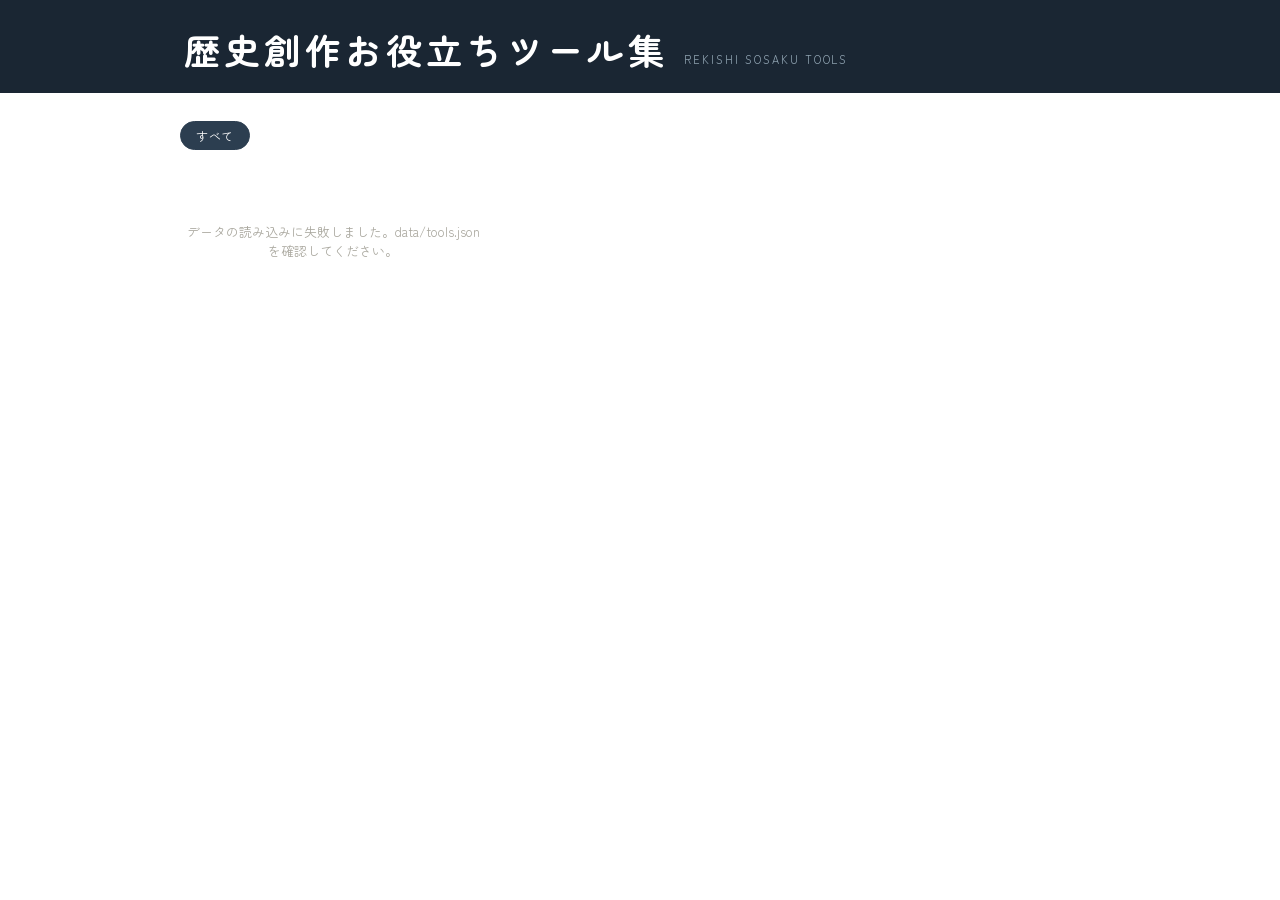
==== index.html @ 201fcaf8 "Add files via upload" ====
<!DOCTYPE html>
<html lang="ja">
<head>
  <meta charset="UTF-8">
  <meta name="viewport" content="width=device-width, initial-scale=1.0">
  <title>歴史創作お役立ちツール集</title>
  <link href="https://fonts.googleapis.com/css2?family=Zen+Maru+Gothic" rel="stylesheet">
  <style>
    /* ─── 変数 ─────────────────────────────────────── */
    :root {
      --navy:        #2c3e50;
      --bg:          #fff;
      --text:        #2e2c29;
      --text-sub:    #7a7770;
      --radius:      6px;
      --shadow:      0 2px 12px rgba(44,62,80,.10);
      --shadow-hover:0 8px 28px rgba(44,62,80,.18);
    }

    /* ─── リセット ───────────────────────────────── */
    *, *::before, *::after { box-sizing: border-box; margin: 0; padding: 0; }

    /* ─── ページ全体 ─────────────────────────────── */
    body {
      font-family: "Zen Maru Gothic", sans-serif;
      background-color: var(--bg);
      color: var(--text);
      min-height: 100vh;
    }

    a { text-decoration: none; color: inherit; }

    /* ─── ヘッダー ───────────────────────────────── */
    header {
      background: #1a2633;
      padding: 0;
      position: relative;
      overflow: hidden;
    }

    .header-inner {
      position: relative;
      max-width: 960px;
      margin: 0 auto;
      padding: 28px 24px 22px;
      display: flex;
      align-items: flex-end;
    }

    .site-title {
      font-family: "Zen Maru Gothic", sans-serif;
      font-weight: 600;
      font-size: clamp(22px, 4vw, 36px);
      color: #fff;
      letter-spacing: .12em;
      line-height: 1.2;
    }

    .site-title a { color: inherit; }

    .header-deco {
      margin-left: 16px;
      margin-bottom: 4px;
      font-family: "Zen Maru Gothic", sans-serif;
      font-size: 11px;
      color: #c2d9e8;
      letter-spacing: .18em;
      opacity: .7;
      white-space: nowrap;
    }

    /* ─── メイン ─────────────────────────────────── */
    .main-wrapper {
      max-width: 960px;
      margin: 0 auto;
      padding: 28px 20px 60px;
    }

    /* ─── カテゴリフィルター ─────────────────────── */
    .category-filter {
      display: flex;
      flex-wrap: wrap;
      margin-bottom: 24px;
    }

    .filter-btn {
      background: transparent;
      border: 1px solid #dedad3;
      color: var(--text-sub);
      padding: 5px 15px;
      margin-right: 8px;
      margin-bottom: 8px;
      cursor: pointer;
      font-family: inherit;
      font-size: 12px;
      border-radius: 20px;
      letter-spacing: .05em;
      transition: background .18s, color .18s, border-color .18s;
    }

    .filter-btn:hover {
      border-color: var(--navy);
      color: var(--navy);
    }

    .filter-btn.active {
      background: var(--navy);
      border-color: var(--navy);
      color: #fff;
    }

    /* ─── ツールグリッド ─────────────────────────── */
    .tools-grid {
      display: grid;
      grid-template-columns: repeat(auto-fill, minmax(270px, 1fr));
    }

    /* ─── カード ─────────────────────────────────── */
    .tool-card {
      background: #fff;
      border: 1px solid #dedad3;
      border-radius: var(--radius);
      box-shadow: var(--shadow);
      display: flex;
      flex-direction: column;
      margin: 0 10px 18px 0;
      transition: box-shadow .22s, transform .22s;
      animation: fadeUp .35s ease both;
    }

    @keyframes fadeUp {
      from { opacity: 0; transform: translateY(12px); }
      to   { opacity: 1; transform: translateY(0); }
    }

    .tool-card:hover {
      box-shadow: var(--shadow-hover);
      transform: translateY(-3px);
    }

    .tool-card.hidden { display: none; }

    /* カード上部のカラーバー */
    .tool-card-bar {
      height: 3px;
      background: linear-gradient(90deg, var(--navy), #7ca5bf);
      border-radius: var(--radius) var(--radius) 0 0;
    }

    /* タイトル */
    .tool-card-head {
      padding: 14px 16px 0;
    }

    .tool-card-title {
      font-size: 15px;
      font-weight: 700;
      letter-spacing: .04em;
      line-height: 1.4;
      margin-bottom: 6px;
    }

    .tool-card-title a {
      color: var(--navy);
      transition: color .18s;
    }

    .tool-card-title a:hover { color: #7ca5bf; }

    /* カテゴリバッジ */
    .tool-card-category {
      display: inline-block;
      font-size: 10px;
      color: #7ca5bf;
      border: 1px solid #c2d9e8;
      background: rgba(124,165,191,.07);
      padding: 2px 9px;
      border-radius: 20px;
      letter-spacing: .06em;
      margin-bottom: 10px;
    }

    /* 説明文 */
    .tool-card-body {
      padding: 0 16px;
      flex: 1;
    }

    .tool-card-desc {
      font-size: 12px;
      color: var(--text-sub);
      line-height: 1.75;
    }

    /* フッター（日付＋情報ボタン） */
    .tool-card-footer {
      display: flex;
      align-items: center;
      justify-content: space-between;
      padding: 10px 16px 13px;
      margin-top: 10px;
      border-top: 1px solid #dedad3;
    }

    .tool-card-dates {
      font-size: 10px;
      color: #aaa89f;
      line-height: 1.7;
    }

    .tool-card-dates span {
      display: block;
    }

    /* 情報ボタン */
    .info-btn {
      background: none;
      border: 1px solid #dedad3;
      border-radius: var(--radius);
      color: var(--text-sub);
      cursor: pointer;
      font-family: inherit;
      font-size: 11px;
      padding: 4px 11px;
      letter-spacing: .05em;
      transition: background .18s, color .18s, border-color .18s;
      white-space: nowrap;
    }

    .info-btn:hover {
      background: var(--navy);
      border-color: var(--navy);
      color: #fff;
    }

    /* ─── 空状態 ──────────────────────────────────── */
    .no-results {
      display: none;
      color: var(--text-sub);
      font-size: 13px;
      padding: 24px 0;
      text-align: center;
    }
    .no-results.visible { display: block; }

    /* ─── モーダル ───────────────────────────────── */
    .modal-overlay {
      display: none;
      position: fixed;
      top: 0;
      left: 0;
      width: 100%;
      height: 100%;
      inset: 0;
      background: rgba(20,28,36,.55);
      backdrop-filter: blur(3px);
      z-index: 1000;
      align-items: center;
      justify-content: center;
      padding: 20px;
    }

    .modal-overlay.open { display: flex; }

    .modal {
      background: #faf9f6;
      border-radius: var(--radius);
      box-shadow: 0 20px 60px rgba(0,0,0,.25);
      width: 100%;
      max-width: 460px;
      max-height: 85vh;
      overflow-y: auto;
      animation: modalIn .2s ease;
      margin: auto;
    }

    @keyframes modalIn {
      from { opacity: 0; transform: scale(.95) translateY(10px); }
      to   { opacity: 1; transform: scale(1)   translateY(0); }
    }

    .modal-header {
      background: var(--navy);
      padding: 16px 20px;
      display: flex;
      align-items: center;
      justify-content: space-between;
      border-radius: var(--radius) var(--radius) 0 0;
    }

    .modal-title {
      font-size: 15px;
      font-weight: 700;
      color: #fff;
      letter-spacing: .04em;
    }

    .modal-close {
      background: none;
      border: none;
      color: rgba(255,255,255,.7);
      cursor: pointer;
      font-size: 22px;
      line-height: 1;
      padding: 0 2px;
      transition: color .15s;
    }

    .modal-close:hover { color: #fff; }

    .modal-body {
      padding: 18px 20px 22px;
    }

    .modal-meta {
      display: flex;
      font-size: 11px;
      color: #aaa89f;
      margin-bottom: 16px;
    }

    .modal-meta-item {
      margin-right: 18px;
    }

    .modal-meta-label {
      display: block;
      font-size: 10px;
      color: #aaa89f;
      letter-spacing: .06em;
      margin-bottom: 2px;
    }

    .modal-meta-value {
      color: var(--text-sub);
      font-weight: 500;
    }

    .modal-history-title {
      font-size: 11px;
      font-weight: 700;
      color: var(--navy);
      letter-spacing: .08em;
      border-bottom: 1px solid #dedad3;
      padding-bottom: 6px;
      margin-bottom: 10px;
    }

    .history-list {
      list-style: none;
    }

    .history-list li {
      display: flex;
      font-size: 12px;
      padding: 6px 0;
      border-bottom: 1px solid var(--bg);
      color: var(--text-sub);
    }

    .history-list li:last-child { border-bottom: none; }

    .history-date {
      font-size: 11px;
      color: #aaa89f;
      min-width: 90px;
      margin-right: 10px;
      padding-top: 1px;
    }

    .history-list li:first-child .history-note {
      font-weight: 700;
      color: var(--navy);
    }

    /* ─── フッター ───────────────────────────────── */
    footer {
      background: #1a2633;
      color: rgba(255,255,255,.35);
      text-align: center;
      font-size: 11px;
      letter-spacing: .08em;
      padding: 16px 0;
    }

    /* ─── ローディング ───────────────────────────── */
    .loading {
      text-align: center;
      color: #aaa89f;
      font-size: 13px;
      padding: 40px 0;
    }

    /* ─── レスポンシブ ───────────────────────────── */
    @media (max-width: 600px) {
      .header-inner { padding: 20px 16px 16px; }
      .header-deco  { display: none; }
      .main-wrapper { padding: 20px 12px 48px; }
      .tools-grid   { grid-template-columns: 1fr; }
      .tool-card    { margin-right: 0; }
    }
  </style>
</head>
<body>

  <!-- ヘッダー -->
  <header>
    <div class="header-inner">
      <h1 class="site-title">歴史創作お役立ちツール集</a></h1>
      <span class="header-deco">REKISHI SOSAKU TOOLS</span>
    </div>
  </header>

  <!-- メイン -->
  <div class="main-wrapper">

    <!-- カテゴリフィルター -->
    <div class="category-filter" id="categoryFilter">
      <button class="filter-btn active" data-category="all">すべて</button>
    </div>

    <!-- ツールグリッド -->
    <div class="tools-grid" id="toolsGrid">
      <p class="loading" id="loadingMsg">読み込み中…</p>
    </div>

    <p class="no-results" id="noResults">該当するツールが見つかりません。</p>

  </div>

  <!-- フッター -->
  <!--<footer>&copy; 歴史創作お役立ちツール集</footer>-->

  <!-- モーダル -->
  <div class="modal-overlay" id="modalOverlay" role="dialog" aria-modal="true">
    <div class="modal" id="modal">
      <div class="modal-header">
        <span class="modal-title" id="modalTitle"></span>
        <button class="modal-close" id="modalClose" aria-label="閉じる">&times;</button>
      </div>
      <div class="modal-body">
        <div class="modal-meta">
          <div class="modal-meta-item">
            <span class="modal-meta-label">公開日</span>
            <span class="modal-meta-value" id="modalPublished"></span>
          </div>
          <div class="modal-meta-item">
            <span class="modal-meta-label">最終更新</span>
            <span class="modal-meta-value" id="modalUpdated"></span>
          </div>
        </div>
        <p class="modal-history-title">UPDATE HISTORY</p>
        <ul class="history-list" id="modalHistory"></ul>
      </div>
    </div>
  </div>

  <script>
    // =====================================================================
    // データ読み込み
    // =====================================================================
    fetch("data/tools.json")
      .then(function(r) { return r.json(); })
      .then(function(tools) { init(tools); })
      .catch(function() {
        document.getElementById("loadingMsg").textContent =
          "データの読み込みに失敗しました。data/tools.json を確認してください。";
      });

    // =====================================================================
    // 初期化
    // =====================================================================
    function init(tools) {
      const grid       = document.getElementById("toolsGrid");
      const filterArea = document.getElementById("categoryFilter");
      const noResults  = document.getElementById("noResults");

      // ローディング文字を削除
      document.getElementById("loadingMsg").remove();

      // カテゴリ一覧
      let categories = tools.reduce(function(acc, t) {
        const toolCats = Array.isArray(t.category) ? t.category : [t.category];
        toolCats.forEach(cat => {
          if (acc.indexOf(cat) === -1) acc.push(cat);
        });
        return acc;
      }, []);

      categories.sort((a, b) => a === "その他" ? 1 : b === "その他" ? -1 : 0);

      // カテゴリボタンを追加
      categories.forEach(function(cat) {
        const btn = document.createElement("button");
        btn.className = "filter-btn";
        btn.dataset.category = cat;
        btn.textContent = cat;
        filterArea.appendChild(btn);
      });

      // カードを描画
      tools.forEach(function(tool, i) {
        const card = document.createElement("div");
        card.className = "tool-card";
        card.dataset.category = tool.category;
        card.style.animationDelay = (i * 55) + "ms";

        card.innerHTML =
          '<div class="tool-card-bar"></div>' +
          '<div class="tool-card-head">' +
            '<h2 class="tool-card-title"><a href="' + tool.url + '">' + tool.title + '</a></h2>' +
            '<span class="tool-card-category">' + tool.category + '</span>' +
          '</div>' +
          '<div class="tool-card-body">' +
            '<p class="tool-card-desc">' + tool.desc + '</p>' +
          '</div>' +
          '<div class="tool-card-footer">' +
            '<div class="tool-card-dates">' +
              '<span>公開：' + tool.published + '</span>' +
              '<span>更新：' + tool.updated + '</span>' +
            '</div>' +
            '<button class="info-btn" data-index="' + i + '">更新履歴</button>' +
          '</div>';

        grid.appendChild(card);
      });

      // ─── フィルター処理 ───────────────────────────
      filterArea.addEventListener("click", function(e) {
        if (!e.target.matches(".filter-btn")) return;
        document.querySelectorAll(".filter-btn").forEach(function(b) {
          b.classList.remove("active");
        });
        e.target.classList.add("active");

        const selected = e.target.dataset.category;
        let visibleCount = 0;

        document.querySelectorAll(".tool-card").forEach(function(card) {
          const match = (selected === "all") || (card.dataset.category === selected);
          if (match) {
            card.classList.remove("hidden");
            visibleCount++;
          } else {
            card.classList.add("hidden");
          }
        });

        const noResults = document.getElementById("noResults");
        if (visibleCount === 0) {
          noResults.classList.add("visible");
        } else {
          noResults.classList.remove("visible");
        }
      });

      // ─── モーダル処理 ─────────────────────────────
      const overlay    = document.getElementById("modalOverlay");
      const modalTitle = document.getElementById("modalTitle");
      const modalPub   = document.getElementById("modalPublished");
      const modalUpd   = document.getElementById("modalUpdated");
      const modalHist  = document.getElementById("modalHistory");

      // 情報ボタンクリック（グリッド全体に委譲）
      grid.addEventListener("click", function(e) {
        if (!e.target.matches(".info-btn")) return;
        const tool = tools[e.target.dataset.index];

        modalTitle.textContent   = tool.title;
        modalPub.textContent     = tool.published;
        modalUpd.textContent     = tool.updated;
        modalHist.innerHTML      = "";

        tool.history.forEach(function(item) {
          const li = document.createElement("li");
          li.innerHTML =
            '<span class="history-date">' + item.date + '</span>' +
            '<span class="history-note">' + item.note + '</span>';
          modalHist.appendChild(li);
        });

        overlay.classList.add("open");
        document.body.style.overflow = "hidden";
      });

      // 閉じる
      function closeModal() {
        overlay.classList.remove("open");
        document.body.style.overflow = "";
      }

      document.getElementById("modalClose").addEventListener("click", closeModal);

      overlay.addEventListener("click", function(e) {
        if (e.target === overlay) closeModal();
      });

      document.addEventListener("keydown", function(e) {
        if (e.key === "Escape") closeModal();
      });
    }
  </script>

</body>
</html>
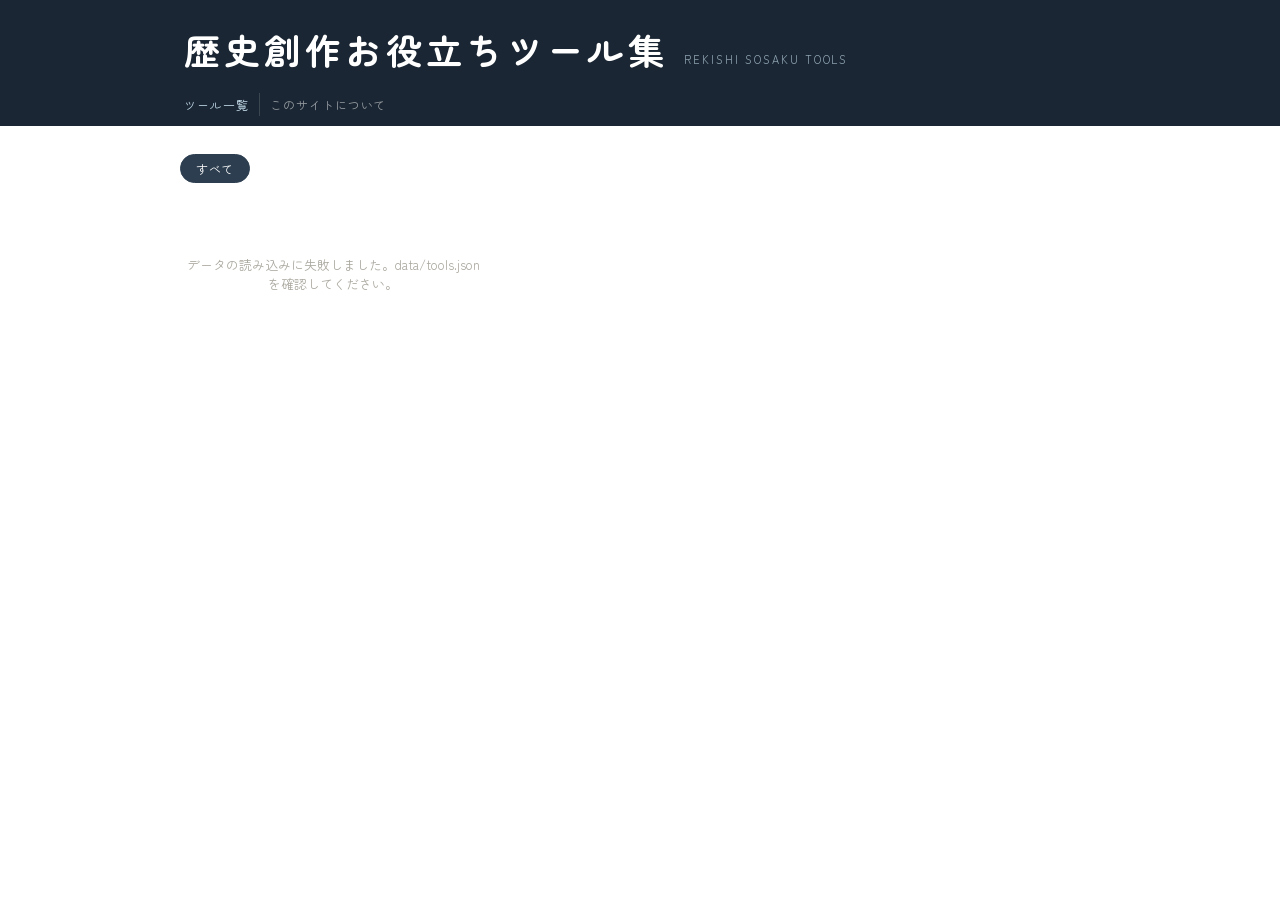
==== commit b745c98a: "Add files via upload" ====
--- a/index.html
+++ b/index.html
@@ -69,6 +69,36 @@
       white-space: nowrap;
     }
 
+    /* ─── ヘッダーナビ ───────────────────────────── */
+    .header-nav {
+      max-width: 960px;
+      margin: 0 auto;
+      padding: 0 24px 10px;
+      display: flex;
+    }
+
+    .header-nav a {
+      font-size: 12px;
+      color: rgba(255,255,255,.55);
+      letter-spacing: .08em;
+      padding: 3px 10px 3px 0;
+      border-right: 1px solid rgba(255,255,255,.15);
+      margin-right: 10px;
+      transition: color .18s;
+    }
+
+    .header-nav a:last-child {
+      border-right: none;
+    }
+
+    .header-nav a:hover {
+      color: #fff;
+    }
+
+    .header-nav a.current {
+      color: #c2d9e8;
+    }
+
     /* ─── メイン ─────────────────────────────────── */
     .main-wrapper {
       max-width: 960px;
@@ -177,7 +207,8 @@
       padding: 2px 9px;
       border-radius: 20px;
       letter-spacing: .06em;
-      margin-bottom: 10px;
+      margin-right: 4px;
+      margin-bottom: 4px;
     }
 
     /* 説明文 */
@@ -406,9 +437,13 @@
   <!-- ヘッダー -->
   <header>
     <div class="header-inner">
-      <h1 class="site-title">歴史創作お役立ちツール集</a></h1>
+      <h1 class="site-title"><a href="index.html">歴史創作お役立ちツール集</a></h1>
       <span class="header-deco">REKISHI SOSAKU TOOLS</span>
     </div>
+    <nav class="header-nav">
+      <a href="index.html" class="current">ツール一覧</a>
+      <a href="about.html">このサイトについて</a>
+    </nav>
   </header>
 
   <!-- メイン -->
@@ -502,14 +537,21 @@
       tools.forEach(function(tool, i) {
         const card = document.createElement("div");
         card.className = "tool-card";
-        card.dataset.category = tool.category;
+        // 複数カテゴリ対応：配列をJSON文字列としてdata属性に保存
+        const cats = Array.isArray(tool.category) ? tool.category : [tool.category];
+        card.dataset.categories = JSON.stringify(cats);
         card.style.animationDelay = (i * 55) + "ms";
+
+        // カテゴリバッジ（複数対応）
+        const badgeHtml = cats.map(function(c) {
+          return '<span class="tool-card-category">' + c + '</span>';
+        }).join(" ");
 
         card.innerHTML =
           '<div class="tool-card-bar"></div>' +
           '<div class="tool-card-head">' +
             '<h2 class="tool-card-title"><a href="' + tool.url + '">' + tool.title + '</a></h2>' +
-            '<span class="tool-card-category">' + tool.category + '</span>' +
+            badgeHtml +
           '</div>' +
           '<div class="tool-card-body">' +
             '<p class="tool-card-desc">' + tool.desc + '</p>' +
@@ -537,7 +579,8 @@
         let visibleCount = 0;
 
         document.querySelectorAll(".tool-card").forEach(function(card) {
-          const match = (selected === "all") || (card.dataset.category === selected);
+          const cardCats = JSON.parse(card.dataset.categories);
+          const match = (selected === "all") || (cardCats.indexOf(selected) !== -1);
           if (match) {
             card.classList.remove("hidden");
             visibleCount++;
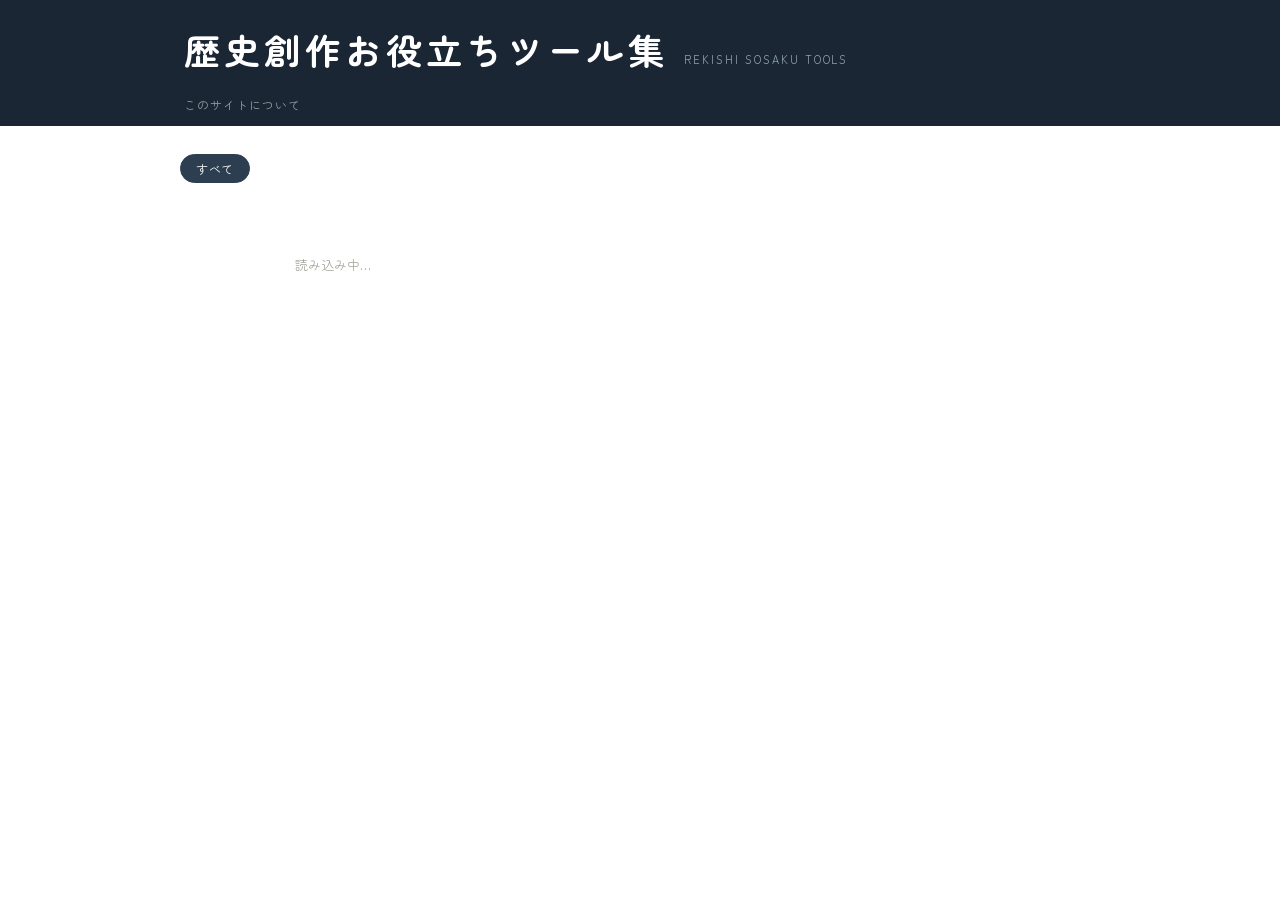
==== commit 7a005f26: "Add files via upload" ====
--- a/index.html
+++ b/index.html
@@ -5,6 +5,7 @@
   <meta name="viewport" content="width=device-width, initial-scale=1.0">
   <title>歴史創作お役立ちツール集</title>
   <link href="https://fonts.googleapis.com/css2?family=Zen+Maru+Gothic" rel="stylesheet">
+  <script src="data/tools.js"></script>
   <style>
     /* ─── 変数 ─────────────────────────────────────── */
     :root {
@@ -93,10 +94,6 @@
 
     .header-nav a:hover {
       color: #fff;
-    }
-
-    .header-nav a.current {
-      color: #c2d9e8;
     }
 
     /* ─── メイン ─────────────────────────────────── */
@@ -441,7 +438,6 @@
       <span class="header-deco">REKISHI SOSAKU TOOLS</span>
     </div>
     <nav class="header-nav">
-      <a href="index.html" class="current">ツール一覧</a>
       <a href="about.html">このサイトについて</a>
     </nav>
   </header>
@@ -494,13 +490,7 @@
     // =====================================================================
     // データ読み込み
     // =====================================================================
-    fetch("data/tools.json")
-      .then(function(r) { return r.json(); })
-      .then(function(tools) { init(tools); })
-      .catch(function() {
-        document.getElementById("loadingMsg").textContent =
-          "データの読み込みに失敗しました。data/tools.json を確認してください。";
-      });
+    init(TOOLS_DATA);
 
     // =====================================================================
     // 初期化
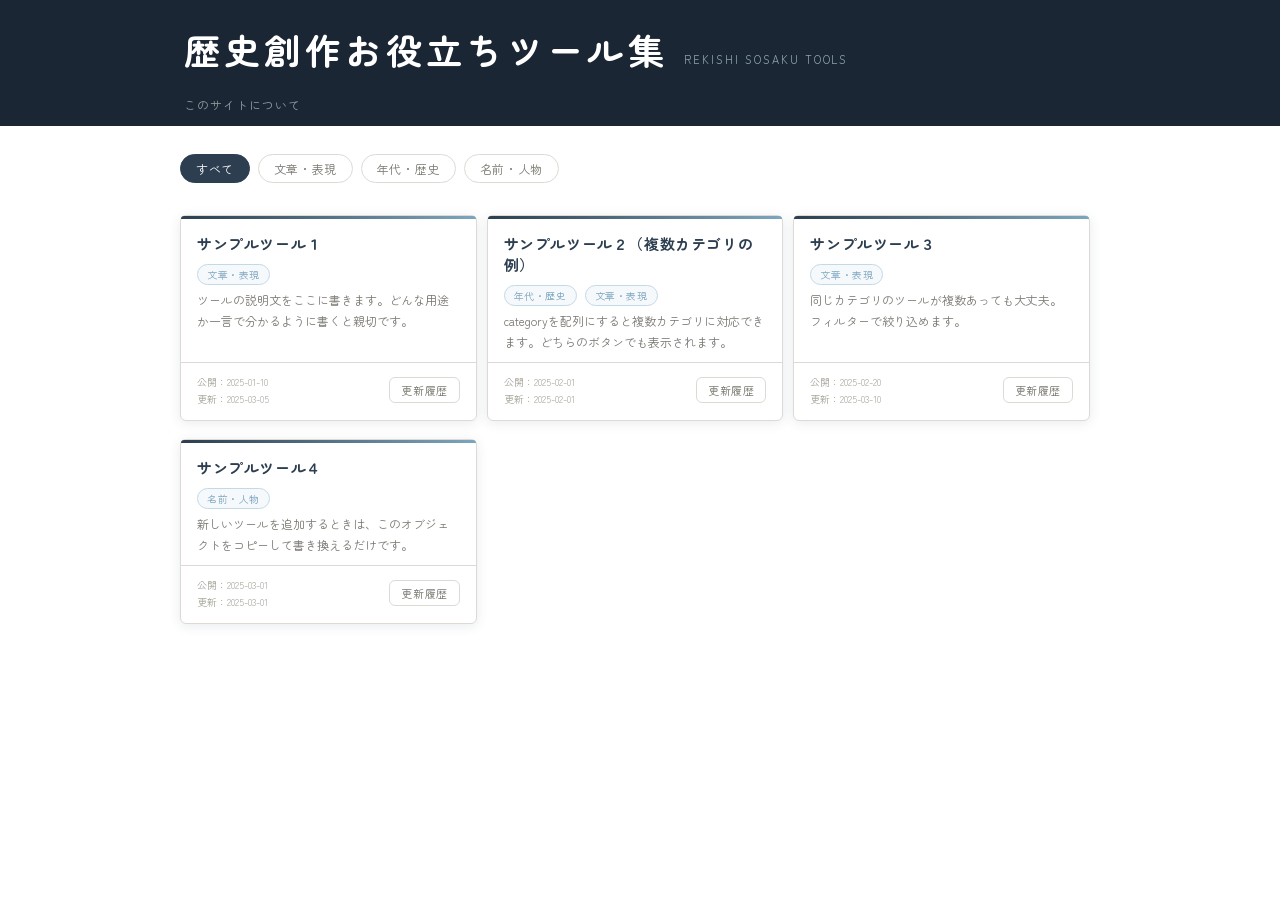
==== commit f4a12339: "Add files via upload" ====
--- a/index.html
+++ b/index.html
@@ -5,7 +5,6 @@
   <meta name="viewport" content="width=device-width, initial-scale=1.0">
   <title>歴史創作お役立ちツール集</title>
   <link href="https://fonts.googleapis.com/css2?family=Zen+Maru+Gothic" rel="stylesheet">
-  <script src="data/tools.js"></script>
   <style>
     /* ─── 変数 ─────────────────────────────────────── */
     :root {
@@ -490,7 +489,13 @@
     // =====================================================================
     // データ読み込み
     // =====================================================================
-    init(TOOLS_DATA);
+    fetch("data/tools.json")
+      .then(function(r) { return r.json(); })
+      .then(function(tools) { init(tools); })
+      .catch(function() {
+        document.getElementById("loadingMsg").textContent =
+          "データの読み込みに失敗しました。";
+      });
 
     // =====================================================================
     // 初期化
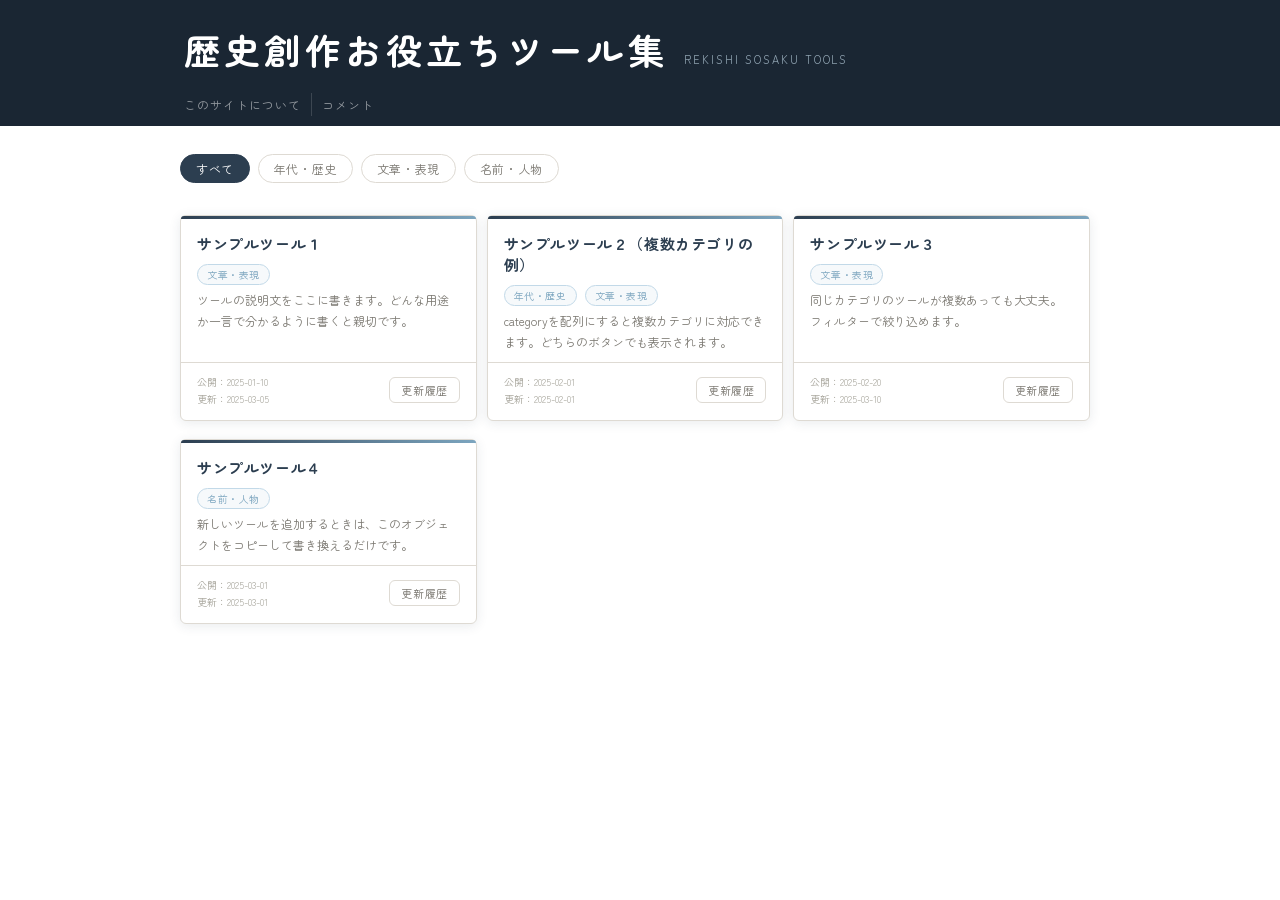
==== commit af05ff17: "Add files via upload" ====
--- a/index.html
+++ b/index.html
@@ -48,7 +48,6 @@
     }
 
     .site-title {
-      font-family: "Zen Maru Gothic", sans-serif;
       font-weight: 600;
       font-size: clamp(22px, 4vw, 36px);
       color: #fff;
@@ -61,7 +60,6 @@
     .header-deco {
       margin-left: 16px;
       margin-bottom: 4px;
-      font-family: "Zen Maru Gothic", sans-serif;
       font-size: 11px;
       color: #c2d9e8;
       letter-spacing: .18em;
@@ -438,6 +436,7 @@
     </div>
     <nav class="header-nav">
       <a href="about.html">このサイトについて</a>
+      <a href="https://forms.gle/y3DZGCg9V2dTLKU47" target="_blank">コメント</a>
     </nav>
   </header>
 
@@ -505,7 +504,6 @@
       const filterArea = document.getElementById("categoryFilter");
       const noResults  = document.getElementById("noResults");
 
-      // ローディング文字を削除
       document.getElementById("loadingMsg").remove();
 
       // カテゴリ一覧
@@ -517,7 +515,21 @@
         return acc;
       }, []);
 
-      categories.sort((a, b) => a === "その他" ? 1 : b === "その他" ? -1 : 0);
+      const sortOrder = ["おすすめ", "補助ツール", "その他"];
+      categories.sort((a, b) => {
+        const indexA = sortOrder.indexOf(a);
+        const indexB = sortOrder.indexOf(b);
+          if (indexA !== -1 && indexB !== -1) return indexA - indexB;
+          if (indexA !== -1) {
+            if (a === "おすすめ") return -1; 
+            return 1;
+          }
+          if (indexB !== -1) {
+            if (b === "おすすめ") return 1;
+            return -1;
+          }
+          return a.localeCompare(b, 'ja');
+        });
 
       // カテゴリボタンを追加
       categories.forEach(function(cat) {
@@ -537,7 +549,7 @@
         card.dataset.categories = JSON.stringify(cats);
         card.style.animationDelay = (i * 55) + "ms";
 
-        // カテゴリバッジ（複数対応）
+        // カテゴリバッジ
         const badgeHtml = cats.map(function(c) {
           return '<span class="tool-card-category">' + c + '</span>';
         }).join(" ");
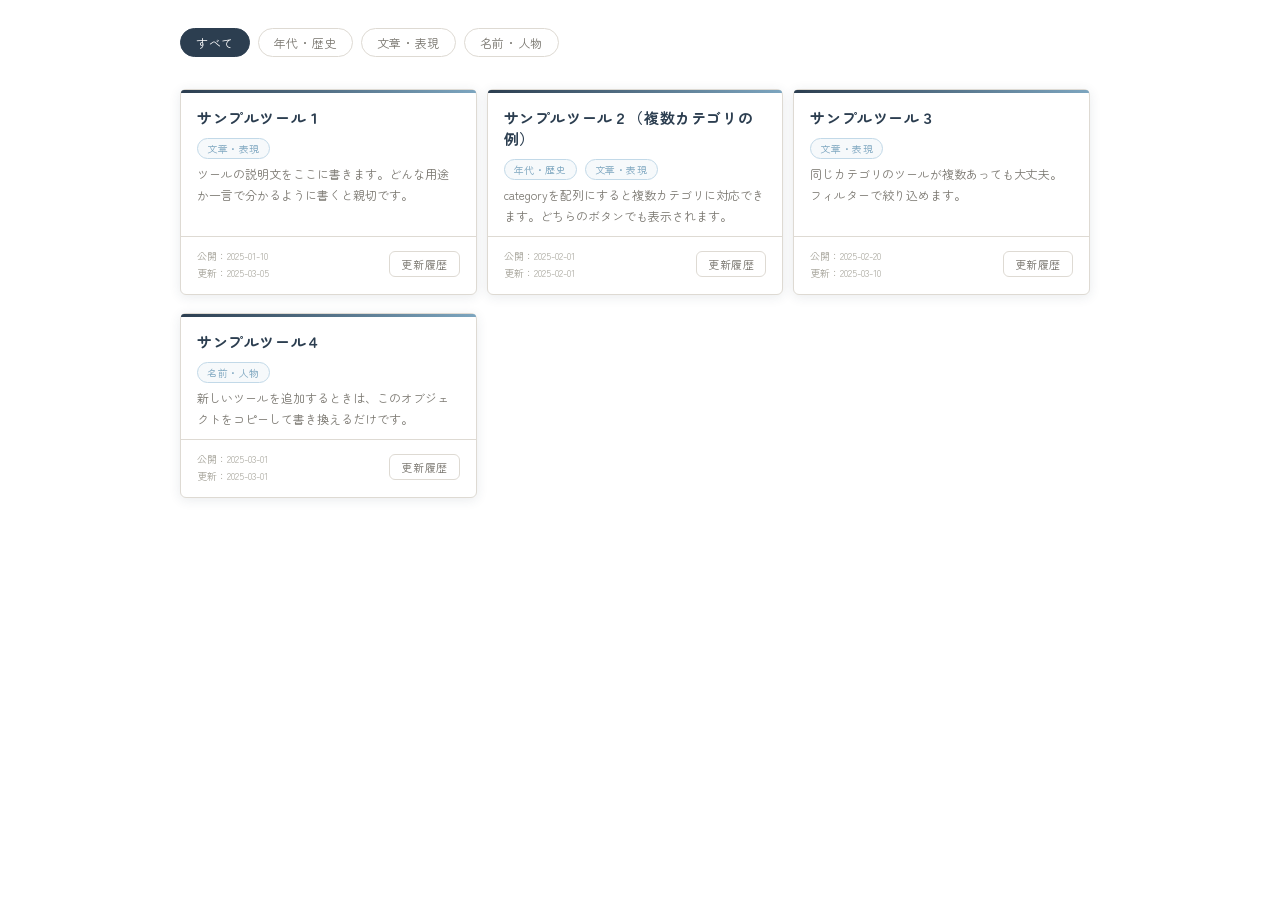
==== commit 0d764f9d: "Add files via upload" ====
--- a/index.html
+++ b/index.html
@@ -5,8 +5,8 @@
   <meta name="viewport" content="width=device-width, initial-scale=1.0">
   <title>歴史創作お役立ちツール集</title>
   <link href="https://fonts.googleapis.com/css2?family=Zen+Maru+Gothic" rel="stylesheet">
+  <link rel="stylesheet" href="header.css">
   <style>
-    /* ─── 変数 ─────────────────────────────────────── */
     :root {
       --navy:        #2c3e50;
       --bg:          #fff;
@@ -17,10 +17,8 @@
       --shadow-hover:0 8px 28px rgba(44,62,80,.18);
     }
 
-    /* ─── リセット ───────────────────────────────── */
     *, *::before, *::after { box-sizing: border-box; margin: 0; padding: 0; }
 
-    /* ─── ページ全体 ─────────────────────────────── */
     body {
       font-family: "Zen Maru Gothic", sans-serif;
       background-color: var(--bg);
@@ -30,77 +28,12 @@
 
     a { text-decoration: none; color: inherit; }
 
-    /* ─── ヘッダー ───────────────────────────────── */
-    header {
-      background: #1a2633;
-      padding: 0;
-      position: relative;
-      overflow: hidden;
-    }
-
-    .header-inner {
-      position: relative;
-      max-width: 960px;
-      margin: 0 auto;
-      padding: 28px 24px 22px;
-      display: flex;
-      align-items: flex-end;
-    }
-
-    .site-title {
-      font-weight: 600;
-      font-size: clamp(22px, 4vw, 36px);
-      color: #fff;
-      letter-spacing: .12em;
-      line-height: 1.2;
-    }
-
-    .site-title a { color: inherit; }
-
-    .header-deco {
-      margin-left: 16px;
-      margin-bottom: 4px;
-      font-size: 11px;
-      color: #c2d9e8;
-      letter-spacing: .18em;
-      opacity: .7;
-      white-space: nowrap;
-    }
-
-    /* ─── ヘッダーナビ ───────────────────────────── */
-    .header-nav {
-      max-width: 960px;
-      margin: 0 auto;
-      padding: 0 24px 10px;
-      display: flex;
-    }
-
-    .header-nav a {
-      font-size: 12px;
-      color: rgba(255,255,255,.55);
-      letter-spacing: .08em;
-      padding: 3px 10px 3px 0;
-      border-right: 1px solid rgba(255,255,255,.15);
-      margin-right: 10px;
-      transition: color .18s;
-    }
-
-    .header-nav a:last-child {
-      border-right: none;
-    }
-
-    .header-nav a:hover {
-      color: #fff;
-    }
-
-    /* ─── メイン ─────────────────────────────────── */
     .main-wrapper {
       max-width: 960px;
       margin: 0 auto;
       padding: 28px 20px 60px;
     }
 
-    /* ─── カテゴリフィルター ─────────────────────── */
     .category-filter {
       display: flex;
       flex-wrap: wrap;
@@ -133,13 +66,11 @@
       color: #fff;
     }
 
-    /* ─── ツールグリッド ─────────────────────────── */
     .tools-grid {
       display: grid;
       grid-template-columns: repeat(auto-fill, minmax(270px, 1fr));
     }
 
-    /* ─── カード ─────────────────────────────────── */
     .tool-card {
       background: #fff;
       border: 1px solid #dedad3;
@@ -164,14 +95,12 @@
 
     .tool-card.hidden { display: none; }
 
-    /* カード上部のカラーバー */
     .tool-card-bar {
       height: 3px;
       background: linear-gradient(90deg, var(--navy), #7ca5bf);
       border-radius: var(--radius) var(--radius) 0 0;
     }
 
-    /* タイトル */
     .tool-card-head {
       padding: 14px 16px 0;
     }
@@ -191,7 +120,6 @@
 
     .tool-card-title a:hover { color: #7ca5bf; }
 
-    /* カテゴリバッジ */
     .tool-card-category {
       display: inline-block;
       font-size: 10px;
@@ -205,7 +133,6 @@
       margin-bottom: 4px;
     }
 
-    /* 説明文 */
     .tool-card-body {
       padding: 0 16px;
       flex: 1;
@@ -217,7 +144,6 @@
       line-height: 1.75;
     }
 
-    /* フッター（日付＋情報ボタン） */
     .tool-card-footer {
       display: flex;
       align-items: center;
@@ -237,7 +163,6 @@
       display: block;
     }
 
-    /* 情報ボタン */
     .info-btn {
       background: none;
       border: 1px solid #dedad3;
@@ -258,7 +183,6 @@
       color: #fff;
     }
 
-    /* ─── 空状態 ──────────────────────────────────── */
     .no-results {
       display: none;
       color: var(--text-sub);
@@ -268,7 +192,6 @@
     }
     .no-results.visible { display: block; }
 
-    /* ─── モーダル ───────────────────────────────── */
     .modal-overlay {
       display: none;
       position: fixed;
@@ -398,7 +321,6 @@
       color: var(--navy);
     }
 
-    /* ─── フッター ───────────────────────────────── */
     footer {
       background: #1a2633;
       color: rgba(255,255,255,.35);
@@ -408,7 +330,6 @@
       padding: 16px 0;
     }
 
-    /* ─── ローディング ───────────────────────────── */
     .loading {
       text-align: center;
       color: #aaa89f;
@@ -416,7 +337,6 @@
       padding: 40px 0;
     }
 
-    /* ─── レスポンシブ ───────────────────────────── */
     @media (max-width: 600px) {
       .header-inner { padding: 20px 16px 16px; }
       .header-deco  { display: none; }
@@ -426,29 +346,19 @@
     }
   </style>
 </head>
+
+<script src="header.js" data-curent="index"></script>
+
 <body>
 
-  <!-- ヘッダー -->
-  <header>
-    <div class="header-inner">
-      <h1 class="site-title"><a href="index.html">歴史創作お役立ちツール集</a></h1>
-      <span class="header-deco">REKISHI SOSAKU TOOLS</span>
-    </div>
-    <nav class="header-nav">
-      <a href="about.html">このサイトについて</a>
-      <a href="https://forms.gle/y3DZGCg9V2dTLKU47" target="_blank">コメント</a>
-    </nav>
-  </header>
-
-  <!-- メイン -->
+  <div id="site-header"></div>
+
   <div class="main-wrapper">
 
-    <!-- カテゴリフィルター -->
     <div class="category-filter" id="categoryFilter">
       <button class="filter-btn active" data-category="all">すべて</button>
     </div>
 
-    <!-- ツールグリッド -->
     <div class="tools-grid" id="toolsGrid">
       <p class="loading" id="loadingMsg">読み込み中…</p>
     </div>
@@ -457,10 +367,8 @@
 
   </div>
 
-  <!-- フッター -->
   <!--<footer>&copy; 歴史創作お役立ちツール集</footer>-->
 
-  <!-- モーダル -->
   <div class="modal-overlay" id="modalOverlay" role="dialog" aria-modal="true">
     <div class="modal" id="modal">
       <div class="modal-header">
@@ -506,7 +414,6 @@
 
       document.getElementById("loadingMsg").remove();
 
-      // カテゴリ一覧
       let categories = tools.reduce(function(acc, t) {
         const toolCats = Array.isArray(t.category) ? t.category : [t.category];
         toolCats.forEach(cat => {
@@ -531,7 +438,6 @@
           return a.localeCompare(b, 'ja');
         });
 
-      // カテゴリボタンを追加
       categories.forEach(function(cat) {
         const btn = document.createElement("button");
         btn.className = "filter-btn";
@@ -540,16 +446,13 @@
         filterArea.appendChild(btn);
       });
 
-      // カードを描画
       tools.forEach(function(tool, i) {
         const card = document.createElement("div");
         card.className = "tool-card";
-        // 複数カテゴリ対応：配列をJSON文字列としてdata属性に保存
         const cats = Array.isArray(tool.category) ? tool.category : [tool.category];
         card.dataset.categories = JSON.stringify(cats);
         card.style.animationDelay = (i * 55) + "ms";
 
-        // カテゴリバッジ
         const badgeHtml = cats.map(function(c) {
           return '<span class="tool-card-category">' + c + '</span>';
         }).join(" ");
@@ -611,7 +514,6 @@
       const modalUpd   = document.getElementById("modalUpdated");
       const modalHist  = document.getElementById("modalHistory");
 
-      // 情報ボタンクリック（グリッド全体に委譲）
       grid.addEventListener("click", function(e) {
         if (!e.target.matches(".info-btn")) return;
         const tool = tools[e.target.dataset.index];
@@ -633,7 +535,6 @@
         document.body.style.overflow = "hidden";
       });
 
-      // 閉じる
       function closeModal() {
         overlay.classList.remove("open");
         document.body.style.overflow = "";
--- a/header.css
+++ b/header.css
@@ -0,0 +1,135 @@
+/* =============================================================================
+   共通ヘッダー header.css
+   index.html・各ツールページ・about.html から読み込んで使う
+============================================================================= */
+
+/* ─── ヘッダー本体 ──────────────────────────────────────────────────────── */
+header {
+  background: #1a2633;
+  padding: 0;
+  position: relative;
+  overflow: hidden;
+  /* 最小化アニメーション用 */
+  transition: all .3s ease;
+}
+
+.header-inner {
+  position: relative;
+  max-width: 960px;
+  margin: 0 auto;
+  padding: 28px 24px 22px;
+  display: flex;
+  align-items: flex-end;
+  transition: padding .3s ease;
+}
+
+/* ─── サイトタイトル ─────────────────────────────────────────────────────── */
+.site-title {
+  font-weight: 600;
+  font-size: clamp(22px, 4vw, 36px);
+  color: #fff;
+  letter-spacing: .12em;
+  line-height: 1.2;
+  /* 最小化アニメーション用 */
+  transition: font-size .3s ease;
+}
+
+.site-title a {
+  color: inherit;
+  cursor: pointer;
+  /* クリックできることをほのめかす */
+  user-select: none;
+}
+
+.site-title a:hover {
+  opacity: .85;
+}
+
+/* ─── サブテキスト ───────────────────────────────────────────────────────── */
+.header-deco {
+  margin-left: 16px;
+  margin-bottom: 4px;
+  font-size: 11px;
+  color: #c2d9e8;
+  letter-spacing: .18em;
+  opacity: .7;
+  white-space: nowrap;
+  transition: opacity .3s ease, font-size .3s ease;
+}
+
+/* ─── ナビゲーション ─────────────────────────────────────────────────────── */
+.header-nav {
+  max-width: 960px;
+  margin: 0 auto;
+  padding: 0 24px 10px;
+  display: flex;
+  transition: padding .3s ease, opacity .3s ease;
+}
+
+.header-nav a {
+  font-size: 12px;
+  color: rgba(255,255,255,.55);
+  letter-spacing: .08em;
+  padding: 3px 10px 3px 0;
+  border-right: 1px solid rgba(255,255,255,.15);
+  margin-right: 10px;
+  transition: color .18s;
+}
+
+.header-nav a:last-child {
+  border-right: none;
+}
+
+.header-nav a:hover {
+  color: #fff;
+}
+
+.header-nav a.current {
+  color: #c2d9e8;
+}
+
+/* ─── 最小化ヒント ───────────────────────────────────────────────────────── */
+/* タイトル右端に小さい▲を表示してクリックできることを示す */
+.header-toggle-hint {
+  margin-left: auto;
+  font-size: 10px;
+  color: rgba(255,255,255,.3);
+  align-self: center;
+  padding-bottom: 6px;
+  letter-spacing: .04em;
+  transition: opacity .3s ease;
+  white-space: nowrap;
+}
+
+/* ─── 最小化状態 ─────────────────────────────────────────────────────────── */
+header.minimized .header-inner {
+  padding: 8px 24px 6px;
+}
+
+header.minimized .site-title {
+  font-size: clamp(13px, 2vw, 16px);
+}
+
+header.minimized .header-deco {
+  font-size: 9px;
+  opacity: .5;
+}
+
+header.minimized .header-nav {
+  padding: 0 24px 6px;
+  opacity: .8;
+}
+
+header.minimized .header-toggle-hint {
+  opacity: 0;
+}
+
+/* ─── レスポンシブ ───────────────────────────────────────────────────────── */
+@media (max-width: 600px) {
+  .header-inner        { padding: 20px 16px 14px; }
+  .header-deco         { display: none; }
+  .header-nav          { padding: 0 16px 8px; }
+  .header-toggle-hint  { display: none; }
+
+  header.minimized .header-inner { padding: 7px 16px 5px; }
+}
